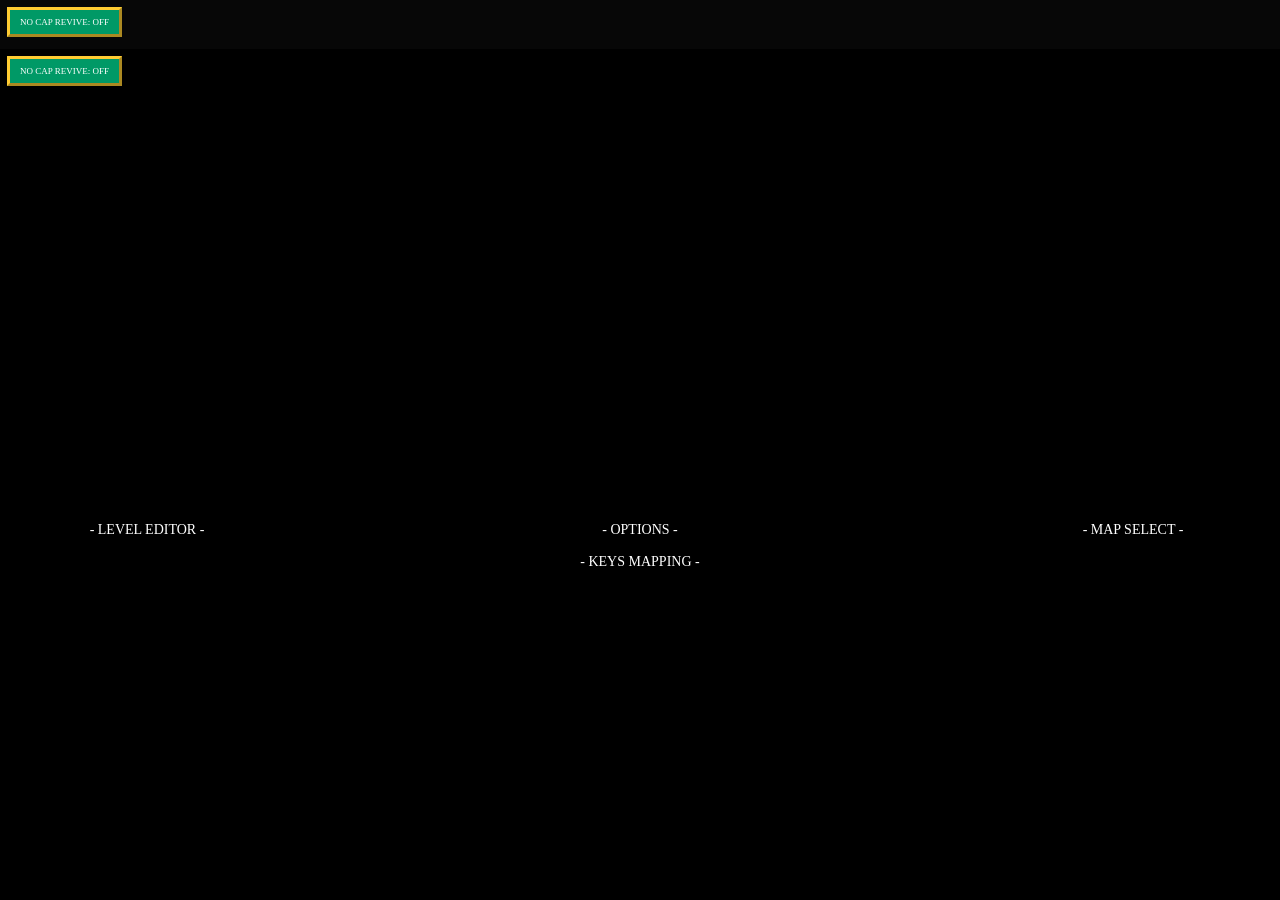
==== index.html @ c6e13180 "Implement unlimited life feature with auto-respawn toggle" ====
<!DOCTYPE HTML>

<html lang="en-us">

<head>
	<meta charset="utf-8">
  <link href="default.css" rel="stylesheet">
  <link href="Fonts/stylesheet.css" rel="stylesheet">
	<script src="ui.js"></script>
</head>

<body onload="start()">
  
  <!-- Top header -->
  <div id="header">
    <!-- <img id="beta" src="Theme/Beta.png"> -->
    <!-- <span id="version"></span> -->
    <button id="unlimited_life" type="button" onclick="toggleUnlimitedLife()" title="Automatically revive Mario after each death">NO CAP REVIVE: OFF</button>
  </div>
  
  <!-- Game itself -->
  <iframe id="game" src="mario.html"></iframe>
  
  <!-- After the game (retracts as needed) -->
  <div id="after">
  
    <!-- Level Editor popup -->
    <div id="out_editor" class="bar1">
      <div class="label">- Level Editor -</div>
      <div id="in_editor" class="expander"></div>
    </div>
    
    <!-- Map Selector popup -->
    <div id="out_mapselect" class="bar1">
      <div class="label">- Map Select -</div>
      <div id="in_mapselect" class="expander"></div>
    </div>
    
    <!-- Options popup -->
    <div id="out_options" class="bar1">
      <div class="label">- Options -</div>
      <div id="in_options" class="expander"></div>
    </div>
    
    <!-- Key Mapping popup -->
    <div id="out_keymapping" class="bar1">
      <div class="label">- Keys Mapping -</div>
      <div id="in_keymapping" class="expander"></div>
    </div>
    
  </div>
  
</body>

</html>
---- default.css ----
body {
  margin: 0;
  padding: 0;
  background: black;
  color: white;
  font-size: 21px;
  font-family: "Press Start";
  text-transform: uppercase;
  line-height: 117%;
}

/* General Positioning */

#header {
  position: absolute;
  height: 49px;
  width: 100%;
  z-index: 100;
	background-image:url('Theme/Header.gif');
	background-repeat:no-repeat;
	background-color:#070707;
}

iframe {
  position: absolute;
  margin-top: 49px;
  width: 100%;
  height: 462px;
  border: 0;
  z-index: -96;
}

#unlimited_life {
  position: absolute;
  top: 7px;
  left: 7px;
  padding: 7px 10px;
  border: 3px outset #ffcc33;
  background: #009966;
  color: white;
  cursor: pointer;
  font-family: "Press Start";
  font-size: 9px;
  text-transform: uppercase;
}

#unlimited_life:hover { background: #00aa77; }
#unlimited_life:active { border-style: inset; }

#after {
  position: absolute;
  margin-top: 511px;
  width: 100%;
}

/* #after bar */

.bar1 {
  margin: 7px;
  width: 280px;
  text-align: center;
}

#out_editor { float: left; }

#out_mapselect { float: right; }

#out_options { margin: 7px auto; }

#out_keymapping { margin: 7px auto; }

#in_options { position:absolute; z-index:-1;}

#in_keymapping:hover { height: 400px;}

#in_keymapping input {
  width: 80px; 
  margin-right: 20px;
  float: right; 
  font-family: "Press Start";
  text-transform: uppercase;
}

#in_keymapping input:focus { background-color:#0099ff; }

.expander {
  margin-top: -24px;
  padding: 7px;
  width: 256px;
  height: 24px;
  display: none;
  z-index: 98;
  background: #009966;
  border: 3px solid #99ffcc;
  border-radius: 7px;
  box-shadow: 0 3px 7px black inset;
  font-size: 14px;
}
.bar1:hover .expander {
  margin-top: -294px;
  height: 280px;
  display: block;
}

.bar1 div.label {
  margin: 0 14px;
  font-size: 14px;
}

/* Individual map buttons */

.maprectout {
  margin: 1px 3px;
  display: inline-block;
  background: #ffcc33;
  border: 3px outset;
  cursor: pointer;
  color: black;
  font-size: 14px;
}

.maprect {
  width: 49px;
  height: 20px;
}

.maprect.off {
  background: #996600;
}

.maprect.big { width: 231px; }
.maprect.larger { margin: 14px 0; }
.maprect.giant { 
  padding: 28px 0 70px 0;
  font-size: 17px;
  line-height: 210%;
}
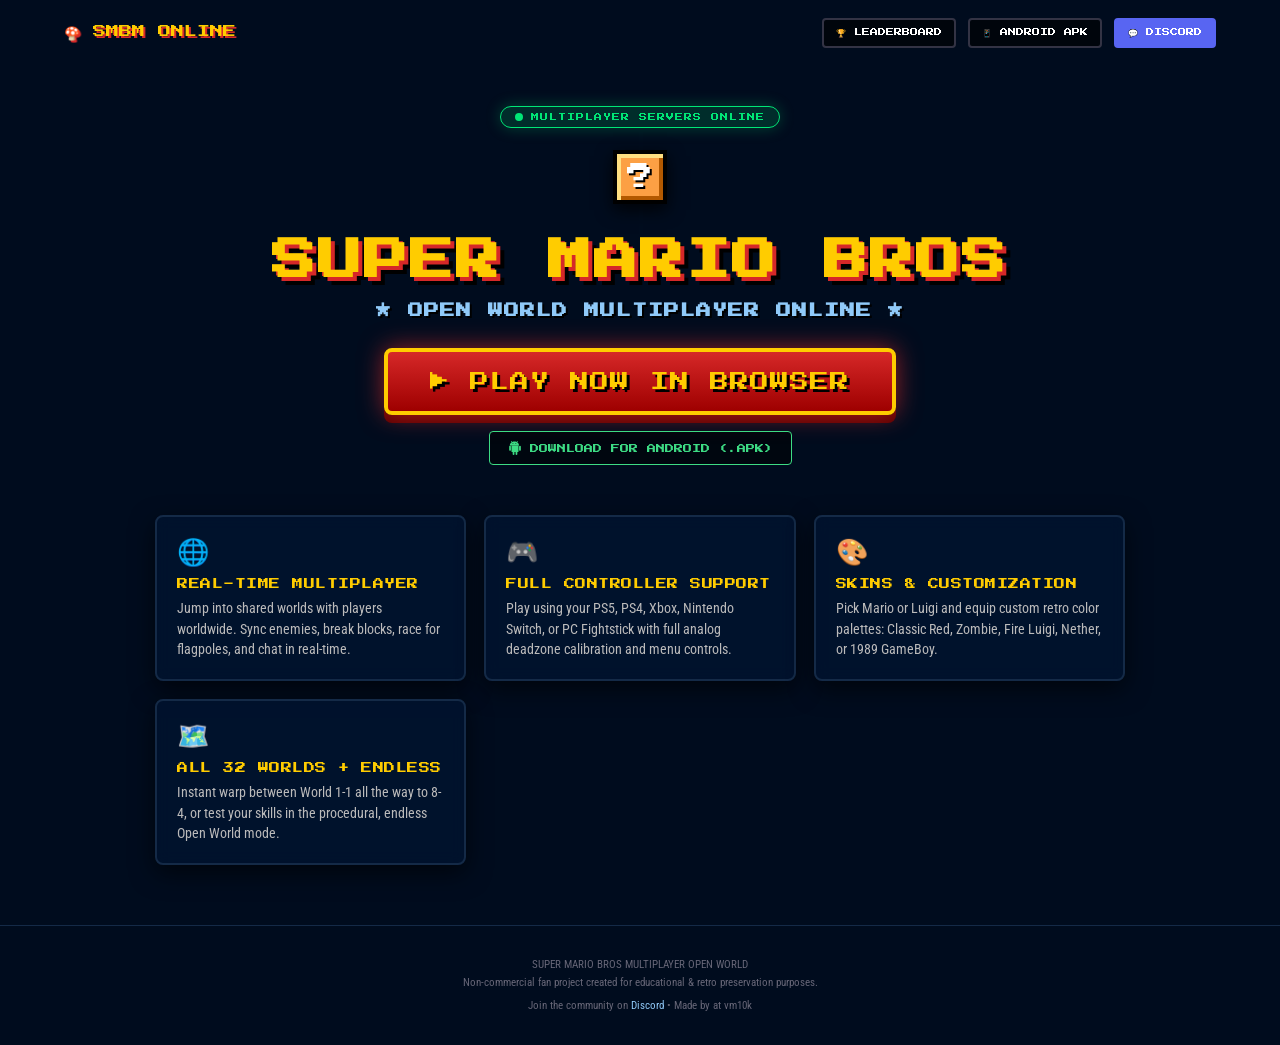
==== commit ddb2ddb6: "Create index.html" ====
--- a/index.html
+++ b/index.html
@@ -1,55 +1,461 @@
-<!DOCTYPE HTML>
-
-<html lang="en-us">
-
+<!DOCTYPE html>
+<html lang="en">
 <head>
-	<meta charset="utf-8">
-  <link href="default.css" rel="stylesheet">
-  <link href="Fonts/stylesheet.css" rel="stylesheet">
-	<script src="ui.js"></script>
+  <meta charset="utf-8" />
+  <title>Super Mario Bros - Multiplayer Open World</title>
+  <meta name="viewport" content="width=device-width, initial-scale=1.0, maximum-scale=1.0, user-scalable=no" />
+  <link rel="preconnect" href="https://fonts.googleapis.com">
+  <link rel="preconnect" href="https://fonts.gstatic.com" crossorigin>
+  <link href="https://fonts.googleapis.com/css2?family=Press+Start+2P&family=Roboto+Condensed:wght@700&display=swap" rel="stylesheet">
+
+  <style>
+    :root {
+      --mario-red: #d62828;
+      --mario-yellow: #ffcc00;
+      --mario-green: #00e676;
+      --mario-blue: #0077b6;
+      --bg-dark: #000c1e;
+      --card-bg: rgba(0, 20, 50, 0.75);
+    }
+
+    * {
+      box-sizing: border-box;
+      margin: 0;
+      padding: 0;
+      user-select: none;
+      -webkit-user-select: none;
+    }
+
+    html, body {
+      width: 100%;
+      min-height: 100vh;
+      background: var(--bg-dark);
+      color: #fff;
+      font-family: 'Roboto Condensed', sans-serif;
+      overflow-x: hidden;
+      display: flex;
+      flex-direction: column;
+      align-items: center;
+    }
+
+    /* --- CRT & ARCADE ATMOSPHERE --- */
+    .scanlines {
+      position: fixed;
+      top: 0; left: 0; width: 100%; height: 100%;
+      background: linear-gradient(rgba(18, 16, 16, 0) 50%, rgba(0, 0, 0, 0.25) 50%),
+                  linear-gradient(90deg, rgba(255, 0, 0, 0.03), rgba(0, 255, 0, 0.01), rgba(0, 0, 255, 0.03));
+      background-size: 100% 4px, 6px 100%;
+      z-index: 100;
+      pointer-events: none;
+    }
+
+    .vignette {
+      position: fixed;
+      top: 0; left: 0; width: 100%; height: 100%;
+      box-shadow: inset 0 0 140px rgba(0, 0, 0, 0.9);
+      pointer-events: none;
+      z-index: 99;
+    }
+
+    /* --- TOP NAV BAR --- */
+    nav {
+      width: 100%;
+      max-width: 1200px;
+      padding: 18px 24px;
+      display: flex;
+      justify-content: space-between;
+      align-items: center;
+      z-index: 10;
+    }
+
+    .logo-badge {
+      display: flex;
+      align-items: center;
+      gap: 10px;
+      font-family: 'Press Start 2P', monospace;
+      font-size: 13px;
+      color: var(--mario-yellow);
+      text-shadow: 2px 2px #d62828;
+      text-decoration: none;
+    }
+
+    .nav-links {
+      display: flex;
+      gap: 12px;
+      align-items: center;
+    }
+
+    .nav-btn {
+      font-family: 'Press Start 2P', monospace;
+      font-size: 8px;
+      padding: 8px 12px;
+      border-radius: 4px;
+      text-decoration: none;
+      color: #fff;
+      background: rgba(0, 0, 0, 0.6);
+      border: 2px solid #334;
+      display: inline-flex;
+      align-items: center;
+      gap: 6px;
+      transition: all 0.15s ease;
+    }
+
+    .nav-btn:hover {
+      border-color: var(--mario-yellow);
+      color: var(--mario-yellow);
+      transform: translateY(-2px);
+    }
+
+    .btn-discord {
+      background: #5865f2;
+      border-color: #5865f2;
+    }
+    .btn-discord:hover {
+      background: #4752c4;
+      border-color: #fff;
+      color: #fff;
+    }
+
+    /* --- HERO SECTION --- */
+    .hero-container {
+      width: 100%;
+      max-width: 1050px;
+      padding: 40px 20px;
+      display: flex;
+      flex-direction: column;
+      align-items: center;
+      text-align: center;
+      z-index: 10;
+    }
+
+    .status-pill {
+      font-family: 'Press Start 2P', monospace;
+      font-size: 8px;
+      background: rgba(0, 230, 118, 0.15);
+      color: var(--mario-green);
+      border: 1px solid var(--mario-green);
+      padding: 6px 14px;
+      border-radius: 20px;
+      margin-bottom: 22px;
+      letter-spacing: 1px;
+      display: flex;
+      align-items: center;
+      gap: 8px;
+      box-shadow: 0 0 15px rgba(0, 230, 118, 0.25);
+    }
+
+    .status-dot {
+      width: 8px; height: 8px;
+      background: var(--mario-green);
+      border-radius: 50%;
+      animation: pulse 1.5s infinite alternate;
+    }
+
+    @keyframes pulse {
+      0% { opacity: 0.3; transform: scale(0.8); }
+      100% { opacity: 1; transform: scale(1.2); box-shadow: 0 0 8px var(--mario-green); }
+    }
+
+    .hero-title {
+      font-family: 'Press Start 2P', monospace;
+      font-size: clamp(20px, 4.5vw, 44px);
+      color: var(--mario-yellow);
+      text-shadow: 4px 4px #d62828, 8px 8px 0px #000;
+      line-height: 1.35;
+      margin-bottom: 12px;
+      letter-spacing: 2px;
+    }
+
+    .hero-subtitle {
+      font-family: 'Press Start 2P', monospace;
+      font-size: clamp(9px, 1.6vw, 15px);
+      color: #90caf9;
+      text-shadow: 2px 2px #000;
+      margin-bottom: 30px;
+      letter-spacing: 1px;
+    }
+
+    /* FLOATING QUESTION BLOCK */
+    .q-block {
+      width: 54px;
+      height: 54px;
+      background: #fca044;
+      border: 4px solid #000;
+      box-shadow: inset 4px 4px 0 #ffe082, inset -4px -4px 0 #b35900, 0 6px 16px rgba(0,0,0,0.8);
+      display: flex;
+      align-items: center;
+      justify-content: center;
+      font-family: 'Press Start 2P', monospace;
+      font-size: 26px;
+      color: #fff;
+      text-shadow: 2px 2px #000;
+      margin-bottom: 28px;
+      animation: float 2.4s ease-in-out infinite alternate;
+      cursor: pointer;
+    }
+
+    @keyframes float {
+      0% { transform: translateY(0px) rotate(0deg); }
+      100% { transform: translateY(-12px) rotate(2deg); }
+    }
+
+    /* --- MASSIVE ARCADE PLAY CTA BUTTON --- */
+    .btn-play-hero {
+      display: inline-flex;
+      align-items: center;
+      justify-content: center;
+      gap: 16px;
+      background: linear-gradient(180deg, #d62828 0%, #9e0000 100%);
+      color: var(--mario-yellow) !important;
+      font-family: 'Press Start 2P', monospace;
+      font-size: clamp(12px, 2vw, 19px);
+      text-shadow: 3px 3px 0 #000;
+      padding: 20px 42px;
+      border: 4px solid var(--mario-yellow);
+      border-radius: 8px;
+      text-decoration: none;
+      cursor: pointer;
+      box-shadow: 0 0 25px rgba(214, 40, 40, 0.7), 0 8px 0 #590000;
+      transition: all 0.15s ease;
+      letter-spacing: 1px;
+      margin-bottom: 16px;
+    }
+
+    .btn-play-hero:hover {
+      background: linear-gradient(180deg, #00e676 0%, #008744 100%);
+      border-color: #fff;
+      color: #fff !important;
+      transform: translateY(-3px);
+      box-shadow: 0 0 35px rgba(0, 230, 118, 0.8), 0 11px 0 #004d26;
+    }
+
+    .btn-play-hero:active {
+      transform: translateY(4px);
+      box-shadow: 0 0 15px rgba(0, 230, 118, 0.6), 0 3px 0 #004d26;
+    }
+
+    .btn-apk-hero {
+      font-family: 'Press Start 2P', monospace;
+      font-size: 9px;
+      color: #3ddc84;
+      text-decoration: none;
+      display: inline-flex;
+      align-items: center;
+      gap: 8px;
+      background: rgba(0,0,0,0.5);
+      border: 1px solid #3ddc84;
+      padding: 9px 18px;
+      border-radius: 4px;
+      transition: all 0.2s;
+    }
+    .btn-apk-hero:hover {
+      background: #3ddc84;
+      color: #000;
+    }
+
+    /* --- FEATURE CARDS GRID --- */
+    .features-grid {
+      width: 100%;
+      max-width: 1100px;
+      display: grid;
+      grid-template-columns: repeat(auto-fit, minmax(240px, 1fr));
+      gap: 18px;
+      padding: 20px;
+      margin-top: 30px;
+      z-index: 10;
+    }
+
+    .feature-card {
+      background: var(--card-bg);
+      border: 2px solid #142a47;
+      border-radius: 8px;
+      padding: 20px;
+      text-align: left;
+      box-shadow: 0 8px 24px rgba(0, 0, 0, 0.6);
+      backdrop-filter: blur(8px);
+      transition: all 0.2s ease;
+    }
+
+    .feature-card:hover {
+      border-color: var(--mario-yellow);
+      transform: translateY(-4px);
+      box-shadow: 0 12px 30px rgba(255, 204, 0, 0.15);
+    }
+
+    .card-icon {
+      font-size: 26px;
+      margin-bottom: 12px;
+      display: inline-block;
+    }
+
+    .card-title {
+      font-family: 'Press Start 2P', monospace;
+      font-size: 11px;
+      color: var(--mario-yellow);
+      margin-bottom: 8px;
+      letter-spacing: 0.5px;
+    }
+
+    .card-desc {
+      font-size: 14px;
+      color: #bbb;
+      line-height: 1.45;
+    }
+
+    /* --- FOOTER --- */
+    footer {
+      width: 100%;
+      padding: 30px 20px;
+      text-align: center;
+      font-size: 11px;
+      color: #667;
+      border-top: 1px solid #142a47;
+      margin-top: auto;
+      z-index: 10;
+      line-height: 1.6;
+    }
+
+    footer a {
+      color: #90caf9;
+      text-decoration: none;
+    }
+
+    @media (max-width: 600px) {
+      .nav-links { display: none; }
+      .hero-container { padding: 25px 12px; }
+      .btn-play-hero { width: 100%; padding: 18px 20px; }
+    }
+  </style>
 </head>
-
-<body onload="start()">
-  
-  <!-- Top header -->
-  <div id="header">
-    <!-- <img id="beta" src="Theme/Beta.png"> -->
-    <!-- <span id="version"></span> -->
-    <button id="unlimited_life" type="button" onclick="toggleUnlimitedLife()" title="Automatically revive Mario after each death">NO CAP REVIVE: OFF</button>
-  </div>
-  
-  <!-- Game itself -->
-  <iframe id="game" src="mario.html"></iframe>
-  
-  <!-- After the game (retracts as needed) -->
-  <div id="after">
-  
-    <!-- Level Editor popup -->
-    <div id="out_editor" class="bar1">
-      <div class="label">- Level Editor -</div>
-      <div id="in_editor" class="expander"></div>
+<body>
+
+
+  <!-- NAVIGATION -->
+  <nav>
+    <a href="http://smbm.ezzeldeen.serv00.net/" class="logo-badge">
+      🍄 SMBM ONLINE
+    </a>
+    <div class="nav-links">
+      <a class="nav-btn" href="http://smbm.ezzeldeen.serv00.net/leaderboard" target="_blank">🏆 LEADERBOARD</a>
+      <a class="nav-btn" href="http://smbm.ezzeldeen.serv00.net/SMBM.apk" target="_blank">📱 ANDROID APK</a>
+      <a class="nav-btn btn-discord" href="https://discord.gg/AsqMfxvMP8" target="_blank">💬 DISCORD</a>
     </div>
-    
-    <!-- Map Selector popup -->
-    <div id="out_mapselect" class="bar1">
-      <div class="label">- Map Select -</div>
-      <div id="in_mapselect" class="expander"></div>
+  </nav>
+
+  <!-- HERO SECTION -->
+  <main class="hero-container">
+    <div class="status-pill">
+      <div class="status-dot"></div>
+      MULTIPLAYER SERVERS ONLINE
     </div>
-    
-    <!-- Options popup -->
-    <div id="out_options" class="bar1">
-      <div class="label">- Options -</div>
-      <div id="in_options" class="expander"></div>
-    </div>
-    
-    <!-- Key Mapping popup -->
-    <div id="out_keymapping" class="bar1">
-      <div class="label">- Keys Mapping -</div>
-      <div id="in_keymapping" class="expander"></div>
-    </div>
-    
-  </div>
-  
+
+    <div class="q-block" onclick="playCoinSound()" title="Hit the block!">?</div>
+
+    <h1 class="hero-title">SUPER MARIO BROS</h1>
+    <h2 class="hero-subtitle">★ OPEN WORLD MULTIPLAYER ONLINE ★</h2>
+
+    <!-- LAUNCH GAME BUTTON -->
+    <a href="http://smbm.ezzeldeen.serv00.net/" class="btn-play-hero" onclick="playStartSound()">
+      ▶ PLAY NOW IN BROWSER
+    </a>
+
+    <a href="http://smbm.ezzeldeen.serv00.net/SMBM.apk" class="btn-apk-hero" target="_blank">
+      <svg style="width: 14px; height: 14px; fill: currentColor;" viewBox="0 0 24 24">
+        <path d="M6 18c0 .55.45 1 1 1h1v3.5c0 .83.67 1.5 1.5 1.5s1.5-.67 1.5-1.5V19h2v3.5c0 .83.67 1.5 1.5 1.5s1.5-.67 1.5-1.5V19h1c.55 0 1-.45 1-1V8H6v10zM3.5 8C2.67 8 2 8.67 2 9.5v6c0 .83.67 1.5 1.5 1.5S5 16.33 5 15.5v-6C5 8.67 4.33 8 3.5 8zm17 0c-.83 0-1.5.67-1.5 1.5v6c0 .83.67 1.5 1.5 1.5s1.5-.67 1.5-1.5v-6c0-.83-.67-1.5-1.5-1.5zm-4.97-5.84l1.3-1.3c.2-.2.2-.51 0-.71-.2-.2-.51-.2-.71 0l-1.48 1.48C13.68 1.23 12.38 1 11 1c-1.38 0-2.68.23-3.64.63L5.88.15c-.2-.2-.51-.2-.71 0-.2.2-.2.51 0 .71l1.3 1.3C4.54 3.32 3.2 5.37 3.03 7.85h15.94c-.17-2.48-1.51-4.53-3.44-5.69zM8.5 5c-.41 0-.75-.34-.75-.75s.34-.75.75-.75.75.34.75.75-.34.75-.75.75zm5 0c-.41 0-.75-.34-.75-.75s.34-.75.75-.75.75.34.75.75-.34.75-.75.75z"/>
+      </svg>
+      DOWNLOAD FOR ANDROID (.APK)
+    </a>
+
+    <!-- FEATURES OVERVIEW -->
+    <section class="features-grid">
+      <div class="feature-card">
+        <div class="card-icon">🌐</div>
+        <div class="card-title">REAL-TIME MULTIPLAYER</div>
+        <div class="card-desc">Jump into shared worlds with players worldwide. Sync enemies, break blocks, race for flagpoles, and chat in real-time.</div>
+      </div>
+
+      <div class="feature-card">
+        <div class="card-icon">🎮</div>
+        <div class="card-title">FULL CONTROLLER SUPPORT</div>
+        <div class="card-desc">Play using your PS5, PS4, Xbox, Nintendo Switch, or PC Fightstick with full analog deadzone calibration and menu controls.</div>
+      </div>
+
+      <div class="feature-card">
+        <div class="card-icon">🎨</div>
+        <div class="card-title">SKINS & CUSTOMIZATION</div>
+        <div class="card-desc">Pick Mario or Luigi and equip custom retro color palettes: Classic Red, Zombie, Fire Luigi, Nether, or 1989 GameBoy.</div>
+      </div>
+
+      <div class="feature-card">
+        <div class="card-icon">🗺️</div>
+        <div class="card-title">ALL 32 WORLDS + ENDLESS</div>
+        <div class="card-desc">Instant warp between World 1-1 all the way to 8-4, or test your skills in the procedural, endless Open World mode.</div>
+      </div>
+    </section>
+  </main>
+
+  <!-- FOOTER -->
+  <footer>
+    <p>SUPER MARIO BROS MULTIPLAYER OPEN WORLD</p>
+    <p>Non-commercial fan project created for educational & retro preservation purposes.</p>
+    <p style="margin-top: 6px;">Join the community on <a href="https://discord.gg/AsqMfxvMP8" target="_blank">Discord</a> • Made by at vm10k</p>
+  </footer>
+
+  <script>
+    let audioCtx = null;
+    function getAudioContext() {
+      if (!audioCtx) audioCtx = new (window.AudioContext || window.webkitAudioContext)();
+      if (audioCtx.state === 'suspended') audioCtx.resume();
+      return audioCtx;
+    }
+
+    // Authentic NES Coin Chime
+    function playCoinSound() {
+      try {
+        const ctx = getAudioContext();
+        const now = ctx.currentTime;
+        const osc = ctx.createOscillator();
+        const gain = ctx.createGain();
+
+        osc.type = 'square';
+        osc.frequency.setValueAtTime(987.77, now); // B5
+        osc.frequency.setValueAtTime(1318.51, now + 0.08); // E6
+
+        gain.gain.setValueAtTime(0.2, now);
+        gain.gain.exponentialRampToValueAtTime(0.001, now + 0.35);
+
+        osc.connect(gain);
+        gain.connect(ctx.destination);
+        osc.start(now);
+        osc.stop(now + 0.35);
+      } catch (e) {}
+    }
+
+    // Authentic NES 1-Up / Game Start Chime
+    function playStartSound() {
+      try {
+        const ctx = getAudioContext();
+        const notes = [330, 392, 659, 523, 587, 784];
+        let t = ctx.currentTime;
+
+        notes.forEach((freq, idx) => {
+          const osc = ctx.createOscillator();
+          const gain = ctx.createGain();
+
+          osc.type = 'square';
+          osc.frequency.setValueAtTime(freq, t);
+
+          gain.gain.setValueAtTime(0.18, t);
+          gain.gain.exponentialRampToValueAtTime(0.001, t + 0.09);
+
+          osc.connect(gain);
+          gain.connect(ctx.destination);
+          osc.start(t);
+          osc.stop(t + 0.09);
+          t += 0.07;
+        });
+      } catch (e) {}
+    }
+  </script>
 </body>
-
 </html>
